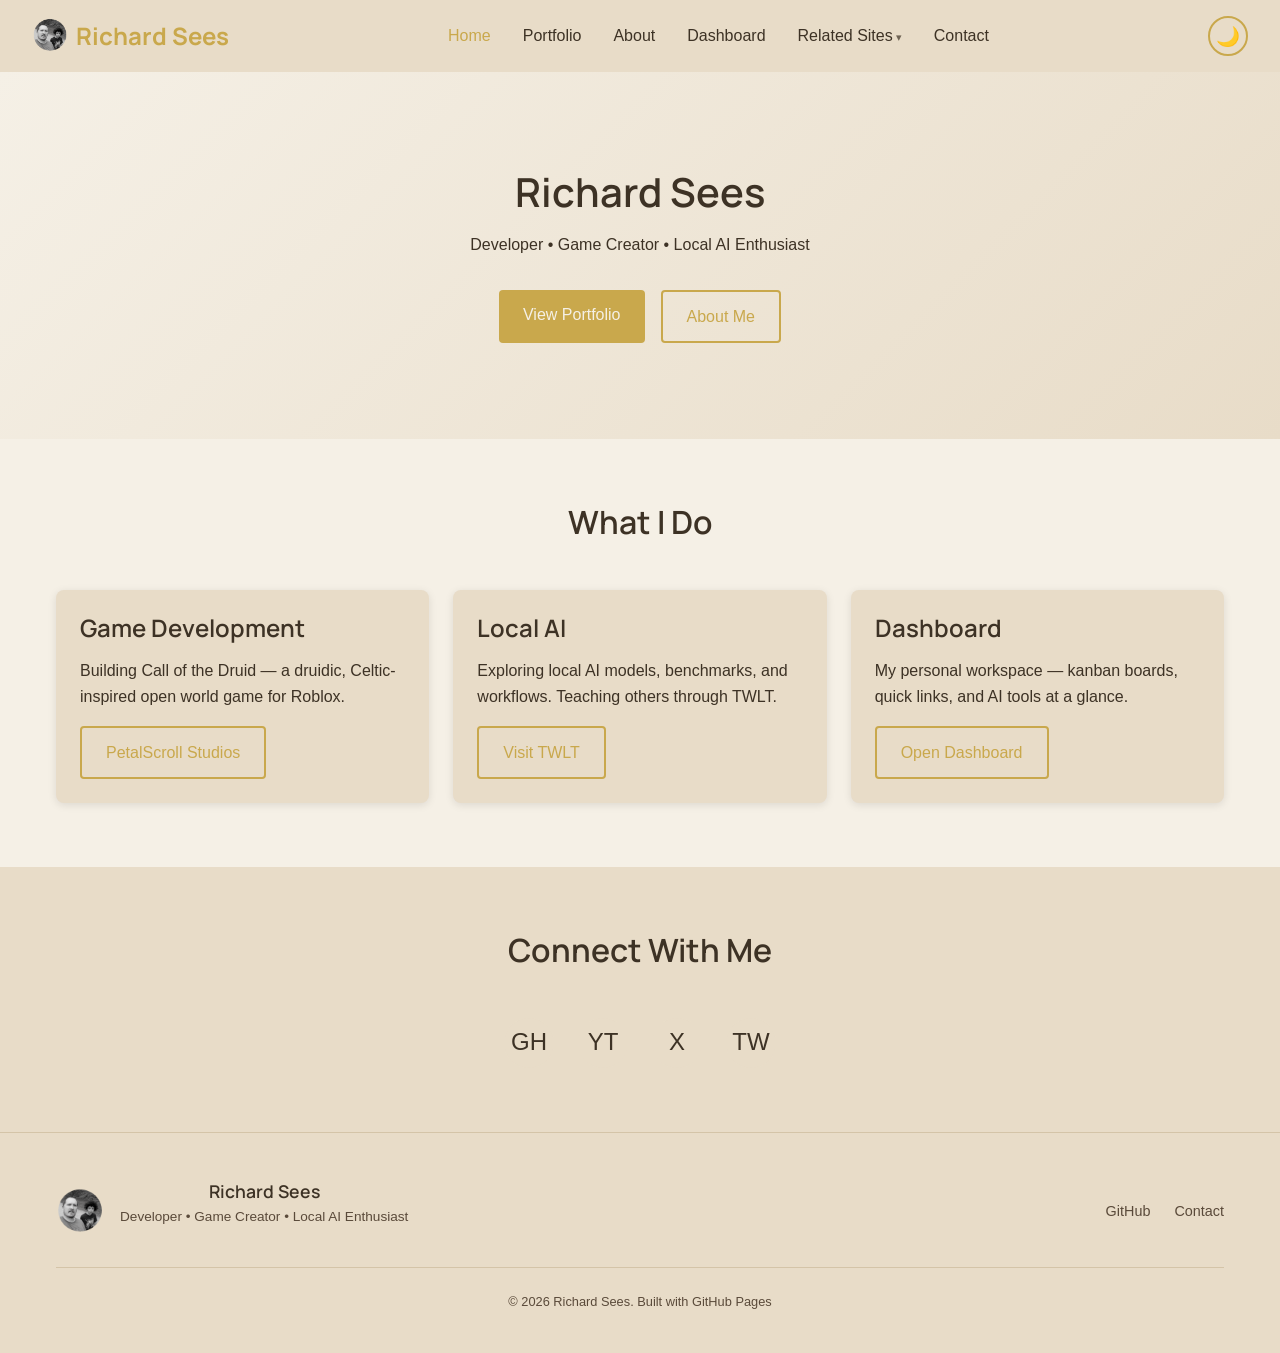
==== index.html @ 5d1503b6 "First iteration" ====
<!DOCTYPE html>
<html lang="en">
<head>
    <meta charset="UTF-8">
    <meta name="viewport" content="width=device-width, initial-scale=1.0">
    <meta name="description" content="Richard Sees — Developer, Game Creator, and Local AI Enthusiast. Explore portfolio, projects, and AI workflows.">
    <meta property="og:title" content="Richard Sees | Home">
    <meta property="og:description" content="Developer, Game Creator, and Local AI Enthusiast.">
    <meta property="og:type" content="website">
    <meta name="twitter:card" content="summary_large_image">
    <meta name="twitter:title" content="Richard Sees | Home">
    <meta name="twitter:description" content="Developer, Game Creator, and Local AI Enthusiast.">
    <title>Richard Sees | Home</title>
    <link rel="icon" type="image/x-icon" href="favicon.ico">
    <link rel="stylesheet" href="css/base.css">
    <link rel="stylesheet" href="css/themes.css">
    <link rel="stylesheet" href="css/components.css">
    <link rel="stylesheet" href="css/responsive.css">
    <link rel="stylesheet" href="css/dropdowns.css">
    <link rel="stylesheet" href="css/site.css">
</head>
<body>
    <header>
        <nav class="navbar">
            <a href="index.html" class="logo"><img src="Richard_Sees_emblem.png" alt="" class="nav-emblem"> Richard Sees</a>
            <button class="nav-toggle" aria-label="Toggle navigation">
                <span></span>
                <span></span>
                <span></span>
            </button>
            <ul class="nav-links">
                <li><a href="index.html" class="active">Home</a></li>
                <li><a href="portfolio.html">Portfolio</a></li>
                <li><a href="about.html">About</a></li>
                <li><a href="dashboard.html">Dashboard</a></li>
                <li class="nav-item">
                    <a>Related Sites</a>
                    <ul class="dropdown-menu">
                        <li><a href="https://petalscroll-studios.github.io/petalscroll-studios/index.html">PetalScroll Studios</a></li>
                        <li><a href="https://petalscroll-studios.github.io/twlt/index.html">TWLT (Today We Learn Together)</a></li>
                    </ul>
                </li>
                <li><a href="contact.html">Contact</a></li>
            </ul>
            <button class="theme-toggle" aria-label="Toggle theme">🌙</button>
        </nav>
    </header>

    <main>
        <section class="hero-featured">
            <div class="container">
                <h1>Richard Sees</h1>
                <p class="hero-subtitle">Developer • Game Creator • Local AI Enthusiast</p>
                <div class="hero-actions">
                    <a href="portfolio.html" class="btn btn-primary">View Portfolio</a>
                    <a href="about.html" class="btn btn-secondary">About Me</a>
                </div>
            </div>
        </section>

        <section class="section">
            <div class="container">
                <h2 class="section-title">What I Do</h2>
                <div class="grid-3">
                    <div class="card">
                        <h3>Game Development</h3>
                        <p>Building Call of the Druid — a druidic, Celtic-inspired open world game for Roblox.</p>
                        <a href="https://petalscroll-studios.github.io/petalscroll-studios/index.html" class="btn btn-secondary">PetalScroll Studios</a>
                    </div>
                    <div class="card">
                        <h3>Local AI</h3>
                        <p>Exploring local AI models, benchmarks, and workflows. Teaching others through TWLT.</p>
                        <a href="https://petalscroll-studios.github.io/twlt/index.html" class="btn btn-secondary">Visit TWLT</a>
                    </div>
                    <div class="card">
                        <h3>Dashboard</h3>
                        <p>My personal workspace — kanban boards, quick links, and AI tools at a glance.</p>
                        <a href="dashboard.html" class="btn btn-secondary">Open Dashboard</a>
                    </div>
                </div>
            </div>
        </section>

        <section class="section" style="background-color: var(--bg-secondary);">
            <div class="container">
                <h2 class="section-title">Connect With Me</h2>
                <div class="social-links">
                    <a href="#" aria-label="GitHub" title="GitHub">GH</a>
                    <a href="https://www.youtube.com/@TWLT-LocalAIEdition" target="_blank" rel="noopener" aria-label="YouTube" title="YouTube">YT</a>
                    <a href="https://x.com/richiesees" target="_blank" rel="noopener" aria-label="X" title="X">X</a>
                    <a href="https://www.twitch.tv/richiesees" target="_blank" rel="noopener" aria-label="Twitch" title="Twitch">TW</a>
                </div>
            </div>
        </section>
    </main>

    <footer class="site-footer">
        <div class="container">
            <div class="footer-content">
                <div class="footer-brand">
                    <img src="Richard_Sees_emblem.png" alt="Richard Sees emblem" class="footer-emblem">
                    <div class="footer-info">
                        <h3 class="footer-title">Richard Sees</h3>
                        <p class="footer-description">Developer • Game Creator • Local AI Enthusiast</p>
                    </div>
                </div>
                <div class="footer-links">
                    <a href="#">GitHub</a>
                    <a href="contact.html">Contact</a>
                </div>
            </div>
            <div class="footer-bottom">
                <p>&copy; 2026 Richard Sees. Built with GitHub Pages</p>
            </div>
        </div>
    </footer>

    <script src="js/theme.js"></script>
    <script src="js/nav.js"></script>
</body>
</html>
---- css/base.css ----
/* base.css */
*, *::before, *::after {
    box-sizing: border-box;
    margin: 0;
    padding: 0;
}

html {
    font-size: 16px;
    scroll-behavior: smooth;
}

body {
    font-family: 'Inter', -apple-system, BlinkMacSystemFont, 'Segoe UI', Roboto, sans-serif;
    line-height: 1.6;
    min-height: 100vh;
    display: flex;
    flex-direction: column;
    background-color: var(--bg-primary);
    color: var(--text-primary);
}

a {
    color: var(--accent-primary);
    text-decoration: none;
    transition: color 0.3s ease;
}

a:hover {
    color: var(--accent-secondary);
}

img {
    max-width: 100%;
    height: auto;
}

.container {
    width: 100%;
    max-width: 1200px;
    margin: 0 auto;
    padding: 0 1rem;
}

/* Typography */
h1, h2, h3, h4, h5, h6 {
    font-weight: 600;
    line-height: 1.2;
    margin-bottom: 1rem;
}

h1 { font-size: 2.5rem; }
h2 { font-size: 2rem; }
h3 { font-size: 1.5rem; }
h4 { font-size: 1.25rem; }

p {
    margin-bottom: 1rem;
}

/* Navigation */
.navbar {
    display: flex;
    justify-content: space-between;
    align-items: center;
    padding: 1rem 2rem;
    background-color: var(--bg-secondary);
    position: sticky;
    top: 0;
    z-index: 100;
}

.logo {
    font-size: 1.5rem;
    font-weight: 700;
    color: var(--accent-primary);
}

.nav-links {
    display: flex;
    list-style: none;
    gap: 2rem;
}

.nav-links a {
    color: var(--text-primary);
    font-weight: 500;
}

.nav-links a:hover,
.nav-links a.active {
    color: var(--accent-primary);
}

.nav-toggle {
    display: none;
    flex-direction: column;
    gap: 5px;
    background: none;
    border: none;
    cursor: pointer;
}

.nav-toggle span {
    width: 25px;
    height: 3px;
    background-color: var(--text-primary);
    transition: 0.3s;
}

.theme-toggle {
    background: none;
    border: 2px solid var(--accent-primary);
    border-radius: 50%;
    width: 40px;
    height: 40px;
    font-size: 1.2rem;
    cursor: pointer;
    transition: all 0.3s ease;
}

.theme-toggle:hover {
    background-color: var(--accent-primary);
    color: var(--bg-primary);
}

/* Hero Section */
.hero {
    padding: 4rem 2rem;
    text-align: center;
    background: linear-gradient(135deg, var(--bg-primary), var(--bg-secondary));
}

.hero h1 {
    margin-bottom: 1rem;
}

.hero p {
    font-size: 1.25rem;
    opacity: 0.9;
}

/* Footer */
footer {
    margin-top: auto;
    padding: 2rem;
    text-align: center;
    background-color: var(--bg-secondary);
}

/* Mobile Responsive */
@media (max-width: 768px) {
    .nav-toggle {
        display: flex;
    }
    
    .nav-links {
        position: fixed;
        top: 70px;
        left: 0;
        right: 0;
        background-color: var(--bg-secondary);
        flex-direction: column;
        align-items: center;
        padding: 2rem;
        gap: 1.5rem;
        transform: translateY(-100%);
        opacity: 0;
        visibility: hidden;
        transition: all 0.3s ease;
    }
    
    .nav-links.active {
        transform: translateY(0);
        opacity: 1;
        visibility: visible;
    }
    
    h1 { font-size: 2rem; }
    h2 { font-size: 1.5rem; }
}
---- css/themes.css ----
/* themes.css */
:root {
    /* Hybrid Scroll (default for light mode) */
    --bg-primary: #f5f0e6;
    --bg-secondary: #e8dcc8;
    --accent-primary: #c9a84c;
    --accent-secondary: #b8860b;
    --text-primary: #3d3225;
    --text-secondary: #5a4a3a;
    --border-color: #d4c4a8;
    --shadow-color: rgba(0, 0, 0, 0.1);
}

[data-theme="dark"] {
    /* Dark Fantasy */
    --bg-primary: #0f0f23;
    --bg-secondary: #1a1a2e;
    --accent-primary: #9b59b6;
    --accent-secondary: #8e44ad;
    --text-primary: #e0e0e0;
    --text-secondary: #b0b0b0;
    --border-color: #3a3a5c;
    --shadow-color: rgba(0, 0, 0, 0.3);
}

@media (prefers-color-scheme: dark) {
    :root:not([data-theme="light"]) {
        --bg-primary: #0f0f23;
        --bg-secondary: #1a1a2e;
        --accent-primary: #9b59b6;
        --accent-secondary: #8e44ad;
        --text-primary: #e0e0e0;
        --text-secondary: #b0b0b0;
        --border-color: #3a3a5c;
        --shadow-color: rgba(0, 0, 0, 0.3);
    }
}
---- css/components.css ----
/* components.css */
/* Cards */
.card {
    background-color: var(--bg-secondary);
    border-radius: 8px;
    padding: 1.5rem;
    box-shadow: 0 2px 8px var(--shadow-color);
    transition: transform 0.3s ease, box-shadow 0.3s ease;
}

.card:hover {
    transform: translateY(-4px);
    box-shadow: 0 4px 16px var(--shadow-color);
}

/* Sections */
.section {
    padding: 4rem 2rem;
}

.section-title {
    text-align: center;
    margin-bottom: 3rem;
}

/* Grid layouts */
.grid-2 {
    display: grid;
    grid-template-columns: repeat(auto-fit, minmax(300px, 1fr));
    gap: 2rem;
}

.grid-3 {
    display: grid;
    grid-template-columns: repeat(auto-fit, minmax(250px, 1fr));
    gap: 1.5rem;
}

/* Buttons */
.btn {
    display: inline-block;
    padding: 0.75rem 1.5rem;
    border-radius: 4px;
    font-weight: 500;
    text-align: center;
    transition: all 0.3s ease;
    cursor: pointer;
}

.btn-primary {
    background-color: var(--accent-primary);
    color: var(--bg-primary);
    border: none;
}

.btn-primary:hover {
    background-color: var(--accent-secondary);
    color: var(--bg-primary);
}

.btn-secondary {
    background-color: transparent;
    color: var(--accent-primary);
    border: 2px solid var(--accent-primary);
}

.btn-secondary:hover {
    background-color: var(--accent-primary);
    color: var(--bg-primary);
}

/* Hero variants */
.hero-featured {
    padding: 6rem 2rem;
    text-align: center;
    background: linear-gradient(135deg, var(--bg-primary) 0%, var(--bg-secondary) 100%);
    position: relative;
    overflow: hidden;
}

.hero-actions {
    display: flex;
    gap: 1rem;
    justify-content: center;
    margin-top: 2rem;
}

/* Featured game card */
.featured-game {
    display: grid;
    grid-template-columns: 1fr 1fr;
    gap: 3rem;
    align-items: center;
    padding: 3rem;
}

@media (max-width: 768px) {
    .featured-game {
        grid-template-columns: 1fr;
        text-align: center;
    }
}

/* Stats */
.stats {
    display: flex;
    justify-content: center;
    gap: 3rem;
    flex-wrap: wrap;
    padding: 2rem;
}

.stat {
    text-align: center;
}

.stat-number {
    font-size: 2.5rem;
    font-weight: 700;
    color: var(--accent-primary);
}

.stat-label {
    font-size: 0.9rem;
    color: var(--text-secondary);
    text-transform: uppercase;
    letter-spacing: 1px;
}

/* Social links */
.social-links {
    display: flex;
    justify-content: center;
    gap: 1.5rem;
    margin-top: 2rem;
}

.social-links a {
    display: flex;
    align-items: center;
    justify-content: center;
    width: 50px;
    height: 50px;
    border-radius: 50%;
    background-color: var(--bg-secondary);
    color: var(--text-primary);
    font-size: 1.5rem;
    transition: all 0.3s ease;
}

.social-links a:hover {
    background-color: var(--accent-primary);
    color: var(--bg-primary);
    transform: scale(1.1);
}

/* Footer */
.site-footer {
    margin-top: auto;
    padding: 3rem 0 1.5rem;
    border-top: 1px solid var(--border-color);
    background-color: var(--bg-secondary);
}

.footer-content {
    display: flex;
    justify-content: space-between;
    align-items: center;
    flex-wrap: wrap;
    gap: 2rem;
    margin-bottom: 1.5rem;
}

.footer-brand {
    display: flex;
    align-items: center;
    gap: 1rem;
}

.footer-emblem {
    width: 48px;
    height: 48px;
    border-radius: 50%;
    object-fit: cover;
}

.footer-title {
    font-size: 1.1rem;
    margin-bottom: 0.25rem;
}

.footer-description {
    font-size: 0.85rem;
    color: var(--text-secondary);
}

.footer-links {
    display: flex;
    gap: 1.5rem;
}

.footer-links a {
    color: var(--text-secondary);
    font-size: 0.9rem;
}

.footer-links a:hover {
    color: var(--accent-primary);
}

.footer-bottom {
    text-align: center;
    padding-top: 1.5rem;
    border-top: 1px solid var(--border-color);
    font-size: 0.8rem;
    color: var(--text-secondary);
}

@media (max-width: 768px) {
    .footer-content {
        flex-direction: column;
        text-align: center;
    }
    .footer-brand {
        flex-direction: column;
    }
}

/* Dashboard (Richard Sees only) */
.dashboard-layout {
    display: flex;
    height: calc(100vh - 60px);
    overflow: hidden;
}

.dashboard-sidebar {
    width: 220px;
    background: #0d0d1a;
    border-right: 1px solid #2a2a3e;
    display: flex;
    flex-direction: column;
    font-family: 'JetBrains Mono', 'Fira Code', monospace;
    font-size: 0.8rem;
    flex-shrink: 0;
    overflow-y: auto;
}

.sidebar-header {
    padding: 1rem;
    border-bottom: 1px solid #2a2a3e;
    text-align: center;
    font-weight: 700;
    color: #7c8a9e;
    text-transform: uppercase;
    letter-spacing: 2px;
    font-size: 0.7rem;
}

.sidebar-nav {
    flex: 1;
    padding: 0.5rem 0;
}

.sidebar-item {
    display: flex;
    align-items: center;
    gap: 0.75rem;
    padding: 0.65rem 1rem;
    color: #8892a4;
    cursor: pointer;
    transition: all 0.15s ease;
    border-left: 3px solid transparent;
    text-decoration: none;
    position: relative;
}

.sidebar-item:hover {
    background: #141428;
    color: #c0c8d8;
}

.sidebar-item.active {
    background: #141428;
    color: #e8ecf4;
    border-left-color: #5a9cf8;
}

.sidebar-item .icon {
    width: 20px;
    text-align: center;
    font-size: 0.95rem;
}

.sidebar-item .label {
    flex: 1;
    white-space: nowrap;
    overflow: hidden;
    text-overflow: ellipsis;
}

.sidebar-item .remove-btn {
    display: none;
    background: none;
    border: none;
    color: #e74c3c;
    cursor: pointer;
    font-size: 0.85rem;
    padding: 0 0.25rem;
}

.sidebar-item:hover .remove-btn {
    display: block;
}

.sidebar-item:hover .external-icon {
    display: inline;
}

.sidebar-item .external-icon {
    display: none;
    font-size: 0.65rem;
    color: #5a6478;
}

.sidebar-divider {
    height: 1px;
    background: #2a2a3e;
    margin: 0.5rem 1rem;
}

.sidebar-footer {
    padding: 0.75rem 1rem;
    border-top: 1px solid #2a2a3e;
}

.sidebar-add-btn {
    display: flex;
    align-items: center;
    gap: 0.5rem;
    width: 100%;
    padding: 0.5rem 0.75rem;
    background: none;
    border: 1px dashed #3a3a50;
    border-radius: 4px;
    color: #6a7488;
    cursor: pointer;
    font-family: inherit;
    font-size: 0.75rem;
    transition: all 0.15s ease;
}

.sidebar-add-btn:hover {
    border-color: #5a9cf8;
    color: #5a9cf8;
}

.dashboard-main {
    flex: 1;
    overflow-y: auto;
    background: var(--bg-primary);
    height: calc(100vh - 60px);
}

.dashboard-panel {
    display: none;
    padding: 1.5rem;
    min-height: 100%;
}

.dashboard-panel.active {
    display: flex;
    flex-direction: column;
}

.calendar-panel {
    align-items: stretch;
}

.calendar-panel iframe {
    border: 1px solid #2a2a3e;
    border-radius: 4px;
    width: 100%;
    flex: 1;
    min-height: 500px;
}

.kanban-panel {
    overflow-y: auto;
}

.kanban-panel .kanban-board {
    display: grid;
    grid-template-columns: repeat(3, 1fr);
    gap: 1rem;
}

.kanban-panel .kanban-column {
    background: var(--bg-secondary);
    padding: 1rem;
    border-radius: 4px;
    border: 1px solid #2a2a3e;
    min-height: 300px;
    overflow-y: auto;
}

.links-panel {
    overflow-y: auto;
}

.links-panel .links-grid {
    display: grid;
    grid-template-columns: repeat(auto-fill, minmax(180px, 1fr));
    gap: 1rem;
}

.links-panel .link-card {
    display: flex;
    align-items: center;
    gap: 0.75rem;
    padding: 1rem;
    background: var(--bg-secondary);
    border: 1px solid #2a2a3e;
    border-radius: 4px;
    text-decoration: none;
    color: var(--text-primary);
    transition: all 0.15s ease;
}

.links-panel .link-card:hover {
    border-color: #5a9cf8;
    transform: translateY(-2px);
}

.external-panel {
    align-items: center;
    justify-content: center;
    text-align: center;
}

.external-panel .external-icon-large {
    font-size: 3rem;
    margin-bottom: 1rem;
}

.external-panel h2 {
    margin-bottom: 0.5rem;
}

.external-panel p {
    color: var(--text-secondary);
    margin-bottom: 1.5rem;
    max-width: 400px;
}

.sidebar-editor-overlay {
    display: none;
    position: fixed;
    top: 0; left: 0; right: 0; bottom: 0;
    background: rgba(0,0,0,0.7);
    z-index: 1000;
    justify-content: center;
    align-items: center;
}

.sidebar-editor-overlay.visible {
    display: flex;
}

.sidebar-editor {
    background: #0d0d1a;
    border: 1px solid #2a2a3e;
    padding: 1.5rem;
    border-radius: 8px;
    max-width: 450px;
    width: 90%;
    max-height: 80vh;
    overflow-y: auto;
    font-family: 'JetBrains Mono', monospace;
    font-size: 0.8rem;
    color: #c0c8d8;
}

.sidebar-editor h3 {
    margin-bottom: 1rem;
    color: #e8ecf4;
}

.sidebar-editor-row {
    display: flex;
    gap: 0.5rem;
    margin-bottom: 0.5rem;
    align-items: center;
}

.sidebar-editor-row input {
    padding: 0.4rem;
    border: 1px solid #3a3a50;
    border-radius: 4px;
    background: #141428;
    color: #c0c8d8;
    font-family: inherit;
    font-size: 0.8rem;
}

.sidebar-editor-row input:focus {
    outline: none;
    border-color: #5a9cf8;
}

.sidebar-editor-row .icon-input {
    width: 40px;
    text-align: center;
}

.sidebar-editor-row .remove-link-btn {
    padding: 0.4rem 0.6rem;
    background: #e74c3c;
    color: white;
    border: none;
    border-radius: 4px;
    cursor: pointer;
    font-size: 0.75rem;
}

.sidebar-editor-btns {
    display: flex;
    gap: 0.5rem;
    margin-top: 1rem;
}

.sidebar-editor-btns button {
    flex: 1;
    padding: 0.5rem;
    border: none;
    border-radius: 4px;
    cursor: pointer;
    font-family: inherit;
    font-size: 0.8rem;
}

.sidebar-editor-btns .save-btn {
    background: #5a9cf8;
    color: #0d0d1a;
}

.sidebar-editor-btns .cancel-btn {
    background: #2a2a3e;
    color: #c0c8d8;
}

.sidebar-editor-btns .reset-btn {
    background: #3a3a50;
    color: #8892a4;
}

.sidebar-editor-btns .add-btn {
    background: #1a6b3a;
    color: #c0c8d8;
}

@media (max-width: 768px) {
    .dashboard-sidebar {
        width: 60px;
    }
    .sidebar-header {
        display: none;
    }
    .sidebar-item .label {
        display: none;
    }
    .sidebar-item {
        justify-content: center;
        padding: 0.75rem;
    }
    .sidebar-item .remove-btn {
        display: none !important;
    }
    .sidebar-add-btn span {
        display: none;
    }
    .sidebar-add-btn {
        justify-content: center;
    }
    .kanban-panel .kanban-board {
        grid-template-columns: 1fr;
    }
}
---- css/responsive.css ----
/* responsive.css */

/* Tablet */
@media (max-width: 992px) {
    .featured-game {
        grid-template-columns: 1fr;
        text-align: center;
    }
    
    .stats {
        gap: 2rem;
    }
    
    .game-info {
        grid-template-columns: 1fr;
    }
}

/* Mobile */
@media (max-width: 768px) {
    h1 { font-size: 2rem; }
    h2 { font-size: 1.5rem; }
    
    .section {
        padding: 3rem 1rem;
    }
    
    .hero-featured {
        padding: 4rem 1rem;
    }
    
    .grid-2, .grid-3 {
        grid-template-columns: 1fr;
    }
}

/* Small Mobile */
@media (max-width: 480px) {
    .navbar {
        padding: 1rem;
    }
    
    .logo {
        font-size: 1.25rem;
    }
    
    .btn {
        padding: 0.5rem 1rem;
        font-size: 0.9rem;
    }
    
    .hero h1 {
        font-size: 1.75rem;
    }
    
    .hero p {
        font-size: 1rem;
    }
    
    .social-links a {
        width: 40px;
        height: 40px;
        font-size: 1.2rem;
    }
    
    .featured-game {
        padding: 1.5rem;
    }
}
---- css/dropdowns.css ----
/* dropdowns.css - Navigation dropdown styles */

/* Dropdown container */
.nav-item {
    position: relative;
}

/* Dropdown toggle - items with dropdowns */
.nav-item > a::after {
    content: ' ▾';
    font-size: 0.7em;
    opacity: 0.7;
}

/* Dropdown menu */
.dropdown-menu {
    display: none;
    position: absolute;
    top: 100%;
    left: 0;
    min-width: 200px;
    background: var(--bg-secondary);
    border-radius: 4px;
    box-shadow: 0 4px 16px var(--shadow-color);
    z-index: 1000;
    list-style: none;
    padding: 0.5rem 0;
    margin: 0;
}

/* Show dropdown on hover/focus */
.nav-item:hover > .dropdown-menu,
.nav-item:focus-within > .dropdown-menu {
    display: block;
}

/* Dropdown items */
.dropdown-menu li a {
    display: block;
    padding: 0.75rem 1.5rem;
    color: var(--text-primary);
    text-decoration: none;
    transition: background 0.2s ease;
}

.dropdown-menu li a:hover {
    background: var(--bg-primary);
    color: var(--accent-primary);
}

/* Mobile adjustments */
@media (max-width: 768px) {
    .dropdown-menu {
        position: static;
        box-shadow: none;
        background: var(--bg-primary);
        padding-left: 1rem;
    }

    .nav-item > a::after {
        content: ' +';
    }

    .nav-item.open > a::after {
        content: ' −';
    }

    .nav-item.open > .dropdown-menu {
        display: block;
    }
}
---- css/site.css ----
/* site.css — Richard Sees specific */
@import url('https://fonts.googleapis.com/css2?family=Manrope:wght@400;500;600;700&display=swap');

h1, h2, h3, h4, h5, h6 {
    font-family: 'Manrope', sans-serif;
}

.logo {
    font-family: 'Manrope', sans-serif;
}

/* Nav emblem styling */
.logo {
    display: flex;
    align-items: center;
    gap: 0.5rem;
}

.nav-emblem {
    width: 36px;
    height: 36px;
    border-radius: 50%;
    object-fit: cover;
}
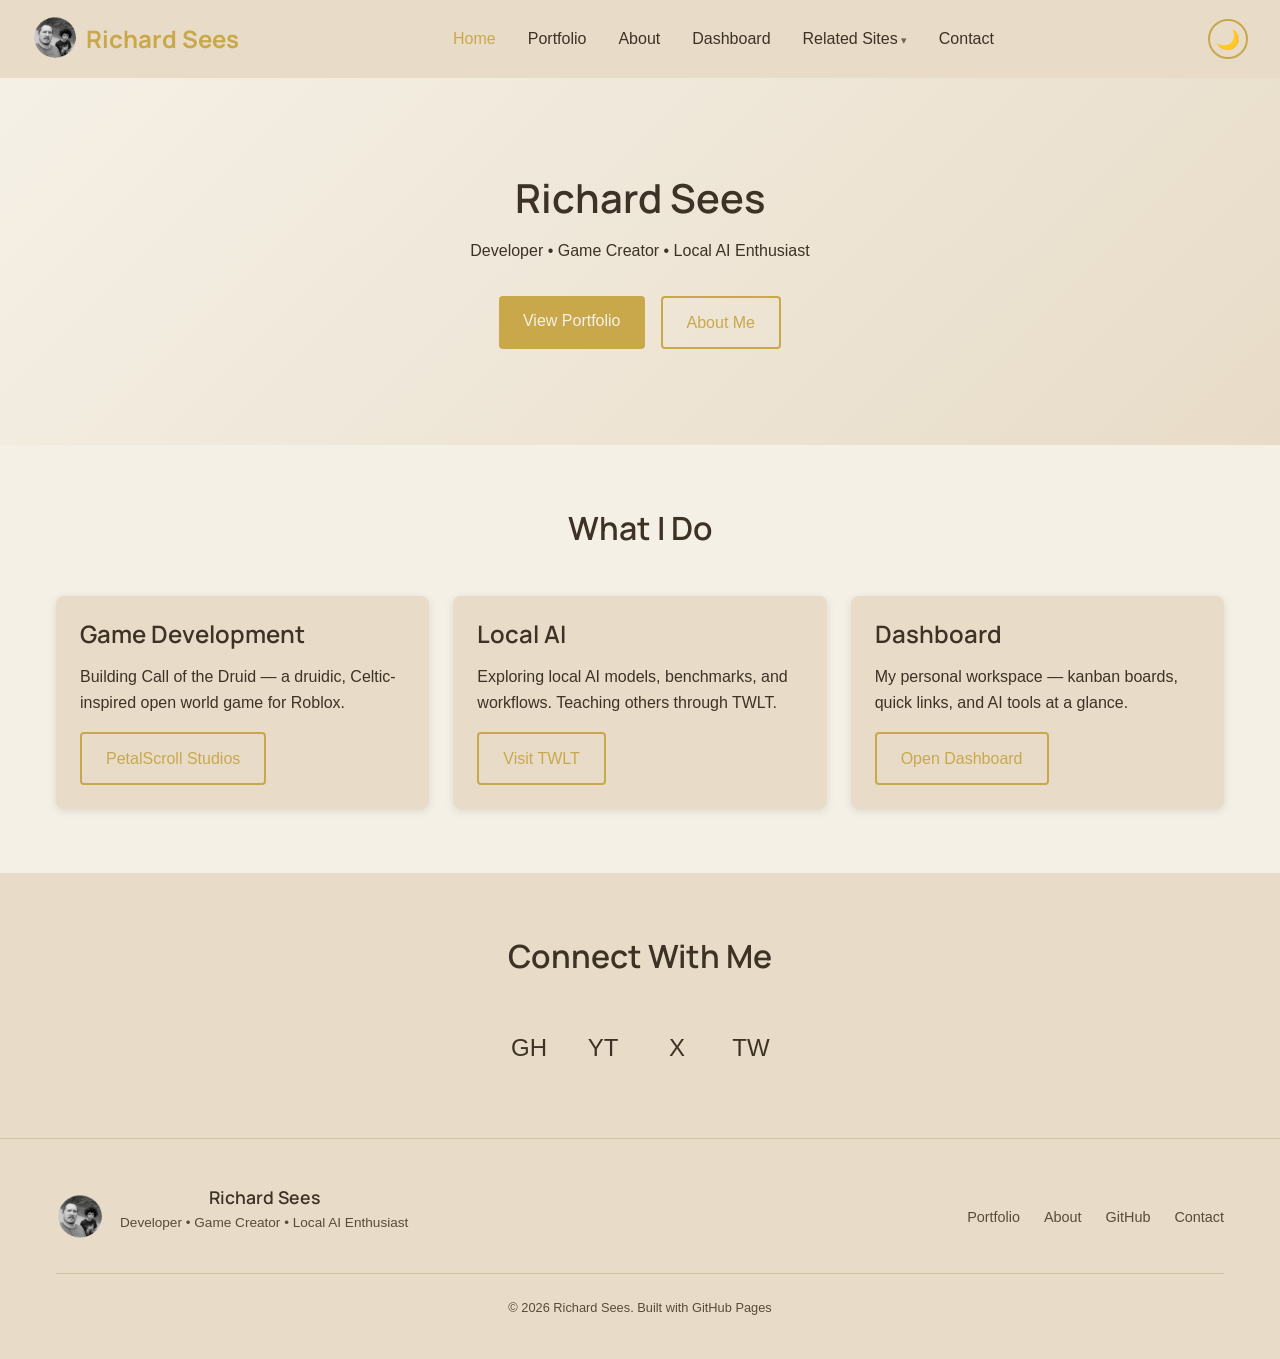
==== commit 5c7749e6: "Clean public dashboard references and update site polish" ====
--- a/index.html
+++ b/index.html
@@ -7,6 +7,7 @@
     <meta property="og:title" content="Richard Sees | Home">
     <meta property="og:description" content="Developer, Game Creator, and Local AI Enthusiast.">
     <meta property="og:type" content="website">
+    <meta property="og:image" content="https://richard-sees.github.io/mainsite/Richard_Sees_emblem.png">
     <meta name="twitter:card" content="summary_large_image">
     <meta name="twitter:title" content="Richard Sees | Home">
     <meta name="twitter:description" content="Developer, Game Creator, and Local AI Enthusiast.">
@@ -36,8 +37,8 @@
                 <li class="nav-item">
                     <a>Related Sites</a>
                     <ul class="dropdown-menu">
-                        <li><a href="https://petalscroll-studios.github.io/petalscroll-studios/index.html">PetalScroll Studios</a></li>
-                        <li><a href="https://petalscroll-studios.github.io/twlt/index.html">TWLT (Today We Learn Together)</a></li>
+                        <li><a href="https://petalscroll-studios.github.io/mainsite/index.html">PetalScroll Studios</a></li>
+                        <li><a href="https://twlt-today-we-learn-together.github.io/mainsite/index.html">TWLT (Today We Learn Together)</a></li>
                     </ul>
                 </li>
                 <li><a href="contact.html">Contact</a></li>
@@ -65,12 +66,12 @@
                     <div class="card">
                         <h3>Game Development</h3>
                         <p>Building Call of the Druid — a druidic, Celtic-inspired open world game for Roblox.</p>
-                        <a href="https://petalscroll-studios.github.io/petalscroll-studios/index.html" class="btn btn-secondary">PetalScroll Studios</a>
+                        <a href="https://petalscroll-studios.github.io/mainsite/index.html" class="btn btn-secondary">PetalScroll Studios</a>
                     </div>
                     <div class="card">
                         <h3>Local AI</h3>
                         <p>Exploring local AI models, benchmarks, and workflows. Teaching others through TWLT.</p>
-                        <a href="https://petalscroll-studios.github.io/twlt/index.html" class="btn btn-secondary">Visit TWLT</a>
+                        <a href="https://twlt-today-we-learn-together.github.io/mainsite/index.html" class="btn btn-secondary">Visit TWLT</a>
                     </div>
                     <div class="card">
                         <h3>Dashboard</h3>
@@ -85,7 +86,7 @@
             <div class="container">
                 <h2 class="section-title">Connect With Me</h2>
                 <div class="social-links">
-                    <a href="#" aria-label="GitHub" title="GitHub">GH</a>
+                    <a href="https://github.com/richard-sees" aria-label="GitHub" title="GitHub">GH</a>
                     <a href="https://www.youtube.com/@TWLT-LocalAIEdition" target="_blank" rel="noopener" aria-label="YouTube" title="YouTube">YT</a>
                     <a href="https://x.com/richiesees" target="_blank" rel="noopener" aria-label="X" title="X">X</a>
                     <a href="https://www.twitch.tv/richiesees" target="_blank" rel="noopener" aria-label="Twitch" title="Twitch">TW</a>
@@ -105,7 +106,9 @@
                     </div>
                 </div>
                 <div class="footer-links">
-                    <a href="#">GitHub</a>
+                    <a href="portfolio.html">Portfolio</a>
+                    <a href="about.html">About</a>
+                    <a href="https://github.com/richard-sees">GitHub</a>
                     <a href="contact.html">Contact</a>
                 </div>
             </div>
--- a/css/base.css
+++ b/css/base.css
@@ -179,3 +179,11 @@
     h1 { font-size: 2rem; }
     h2 { font-size: 1.5rem; }
 }
+
+/* Keyboard focus visibility (2026-07-09 polish pass — this file is
+   shared: keep byte-identical across all three sites) */
+a:focus-visible,
+button:focus-visible {
+    outline: 2px solid currentColor;
+    outline-offset: 2px;
+}
--- a/css/components.css
+++ b/css/components.css
@@ -78,6 +78,31 @@
     overflow: hidden;
 }
 
+.hero-brand-media {
+    display: block;
+    height: auto;
+    object-fit: contain;
+    margin: 0 auto 2rem;
+}
+
+.hero-brand-media--wide {
+    width: 100%;
+    max-width: 840px;
+    border-radius: 8px;
+    background-color: var(--bg-secondary);
+    box-shadow: 0 4px 16px var(--shadow-color);
+}
+
+.hero-brand-media--emblem {
+    width: min(100%, 390px);
+    max-width: 390px;
+    padding: 1rem;
+    border: 1px solid var(--border-color);
+    border-radius: 8px;
+    background-color: var(--bg-secondary);
+    box-shadow: 0 4px 16px var(--shadow-color);
+}
+
 .hero-actions {
     display: flex;
     gap: 1rem;
@@ -95,6 +120,10 @@
 }
 
 @media (max-width: 768px) {
+    .hero-brand-media--emblem {
+        padding: 0.75rem;
+    }
+
     .featured-game {
         grid-template-columns: 1fr;
         text-align: center;
@@ -225,363 +254,3 @@
         flex-direction: column;
     }
 }
-
-/* Dashboard (Richard Sees only) */
-.dashboard-layout {
-    display: flex;
-    height: calc(100vh - 60px);
-    overflow: hidden;
-}
-
-.dashboard-sidebar {
-    width: 220px;
-    background: #0d0d1a;
-    border-right: 1px solid #2a2a3e;
-    display: flex;
-    flex-direction: column;
-    font-family: 'JetBrains Mono', 'Fira Code', monospace;
-    font-size: 0.8rem;
-    flex-shrink: 0;
-    overflow-y: auto;
-}
-
-.sidebar-header {
-    padding: 1rem;
-    border-bottom: 1px solid #2a2a3e;
-    text-align: center;
-    font-weight: 700;
-    color: #7c8a9e;
-    text-transform: uppercase;
-    letter-spacing: 2px;
-    font-size: 0.7rem;
-}
-
-.sidebar-nav {
-    flex: 1;
-    padding: 0.5rem 0;
-}
-
-.sidebar-item {
-    display: flex;
-    align-items: center;
-    gap: 0.75rem;
-    padding: 0.65rem 1rem;
-    color: #8892a4;
-    cursor: pointer;
-    transition: all 0.15s ease;
-    border-left: 3px solid transparent;
-    text-decoration: none;
-    position: relative;
-}
-
-.sidebar-item:hover {
-    background: #141428;
-    color: #c0c8d8;
-}
-
-.sidebar-item.active {
-    background: #141428;
-    color: #e8ecf4;
-    border-left-color: #5a9cf8;
-}
-
-.sidebar-item .icon {
-    width: 20px;
-    text-align: center;
-    font-size: 0.95rem;
-}
-
-.sidebar-item .label {
-    flex: 1;
-    white-space: nowrap;
-    overflow: hidden;
-    text-overflow: ellipsis;
-}
-
-.sidebar-item .remove-btn {
-    display: none;
-    background: none;
-    border: none;
-    color: #e74c3c;
-    cursor: pointer;
-    font-size: 0.85rem;
-    padding: 0 0.25rem;
-}
-
-.sidebar-item:hover .remove-btn {
-    display: block;
-}
-
-.sidebar-item:hover .external-icon {
-    display: inline;
-}
-
-.sidebar-item .external-icon {
-    display: none;
-    font-size: 0.65rem;
-    color: #5a6478;
-}
-
-.sidebar-divider {
-    height: 1px;
-    background: #2a2a3e;
-    margin: 0.5rem 1rem;
-}
-
-.sidebar-footer {
-    padding: 0.75rem 1rem;
-    border-top: 1px solid #2a2a3e;
-}
-
-.sidebar-add-btn {
-    display: flex;
-    align-items: center;
-    gap: 0.5rem;
-    width: 100%;
-    padding: 0.5rem 0.75rem;
-    background: none;
-    border: 1px dashed #3a3a50;
-    border-radius: 4px;
-    color: #6a7488;
-    cursor: pointer;
-    font-family: inherit;
-    font-size: 0.75rem;
-    transition: all 0.15s ease;
-}
-
-.sidebar-add-btn:hover {
-    border-color: #5a9cf8;
-    color: #5a9cf8;
-}
-
-.dashboard-main {
-    flex: 1;
-    overflow-y: auto;
-    background: var(--bg-primary);
-    height: calc(100vh - 60px);
-}
-
-.dashboard-panel {
-    display: none;
-    padding: 1.5rem;
-    min-height: 100%;
-}
-
-.dashboard-panel.active {
-    display: flex;
-    flex-direction: column;
-}
-
-.calendar-panel {
-    align-items: stretch;
-}
-
-.calendar-panel iframe {
-    border: 1px solid #2a2a3e;
-    border-radius: 4px;
-    width: 100%;
-    flex: 1;
-    min-height: 500px;
-}
-
-.kanban-panel {
-    overflow-y: auto;
-}
-
-.kanban-panel .kanban-board {
-    display: grid;
-    grid-template-columns: repeat(3, 1fr);
-    gap: 1rem;
-}
-
-.kanban-panel .kanban-column {
-    background: var(--bg-secondary);
-    padding: 1rem;
-    border-radius: 4px;
-    border: 1px solid #2a2a3e;
-    min-height: 300px;
-    overflow-y: auto;
-}
-
-.links-panel {
-    overflow-y: auto;
-}
-
-.links-panel .links-grid {
-    display: grid;
-    grid-template-columns: repeat(auto-fill, minmax(180px, 1fr));
-    gap: 1rem;
-}
-
-.links-panel .link-card {
-    display: flex;
-    align-items: center;
-    gap: 0.75rem;
-    padding: 1rem;
-    background: var(--bg-secondary);
-    border: 1px solid #2a2a3e;
-    border-radius: 4px;
-    text-decoration: none;
-    color: var(--text-primary);
-    transition: all 0.15s ease;
-}
-
-.links-panel .link-card:hover {
-    border-color: #5a9cf8;
-    transform: translateY(-2px);
-}
-
-.external-panel {
-    align-items: center;
-    justify-content: center;
-    text-align: center;
-}
-
-.external-panel .external-icon-large {
-    font-size: 3rem;
-    margin-bottom: 1rem;
-}
-
-.external-panel h2 {
-    margin-bottom: 0.5rem;
-}
-
-.external-panel p {
-    color: var(--text-secondary);
-    margin-bottom: 1.5rem;
-    max-width: 400px;
-}
-
-.sidebar-editor-overlay {
-    display: none;
-    position: fixed;
-    top: 0; left: 0; right: 0; bottom: 0;
-    background: rgba(0,0,0,0.7);
-    z-index: 1000;
-    justify-content: center;
-    align-items: center;
-}
-
-.sidebar-editor-overlay.visible {
-    display: flex;
-}
-
-.sidebar-editor {
-    background: #0d0d1a;
-    border: 1px solid #2a2a3e;
-    padding: 1.5rem;
-    border-radius: 8px;
-    max-width: 450px;
-    width: 90%;
-    max-height: 80vh;
-    overflow-y: auto;
-    font-family: 'JetBrains Mono', monospace;
-    font-size: 0.8rem;
-    color: #c0c8d8;
-}
-
-.sidebar-editor h3 {
-    margin-bottom: 1rem;
-    color: #e8ecf4;
-}
-
-.sidebar-editor-row {
-    display: flex;
-    gap: 0.5rem;
-    margin-bottom: 0.5rem;
-    align-items: center;
-}
-
-.sidebar-editor-row input {
-    padding: 0.4rem;
-    border: 1px solid #3a3a50;
-    border-radius: 4px;
-    background: #141428;
-    color: #c0c8d8;
-    font-family: inherit;
-    font-size: 0.8rem;
-}
-
-.sidebar-editor-row input:focus {
-    outline: none;
-    border-color: #5a9cf8;
-}
-
-.sidebar-editor-row .icon-input {
-    width: 40px;
-    text-align: center;
-}
-
-.sidebar-editor-row .remove-link-btn {
-    padding: 0.4rem 0.6rem;
-    background: #e74c3c;
-    color: white;
-    border: none;
-    border-radius: 4px;
-    cursor: pointer;
-    font-size: 0.75rem;
-}
-
-.sidebar-editor-btns {
-    display: flex;
-    gap: 0.5rem;
-    margin-top: 1rem;
-}
-
-.sidebar-editor-btns button {
-    flex: 1;
-    padding: 0.5rem;
-    border: none;
-    border-radius: 4px;
-    cursor: pointer;
-    font-family: inherit;
-    font-size: 0.8rem;
-}
-
-.sidebar-editor-btns .save-btn {
-    background: #5a9cf8;
-    color: #0d0d1a;
-}
-
-.sidebar-editor-btns .cancel-btn {
-    background: #2a2a3e;
-    color: #c0c8d8;
-}
-
-.sidebar-editor-btns .reset-btn {
-    background: #3a3a50;
-    color: #8892a4;
-}
-
-.sidebar-editor-btns .add-btn {
-    background: #1a6b3a;
-    color: #c0c8d8;
-}
-
-@media (max-width: 768px) {
-    .dashboard-sidebar {
-        width: 60px;
-    }
-    .sidebar-header {
-        display: none;
-    }
-    .sidebar-item .label {
-        display: none;
-    }
-    .sidebar-item {
-        justify-content: center;
-        padding: 0.75rem;
-    }
-    .sidebar-item .remove-btn {
-        display: none !important;
-    }
-    .sidebar-add-btn span {
-        display: none;
-    }
-    .sidebar-add-btn {
-        justify-content: center;
-    }
-    .kanban-panel .kanban-board {
-        grid-template-columns: 1fr;
-    }
-}
--- a/css/site.css
+++ b/css/site.css
@@ -17,8 +17,10 @@
 }
 
 .nav-emblem {
-    width: 36px;
-    height: 36px;
+    /* 46px (was 36px) so the emblem is recognizable at a glance;
+       the photo is circular artwork, so the circle crop suits it. */
+    width: 46px;
+    height: 46px;
     border-radius: 50%;
     object-fit: cover;
 }
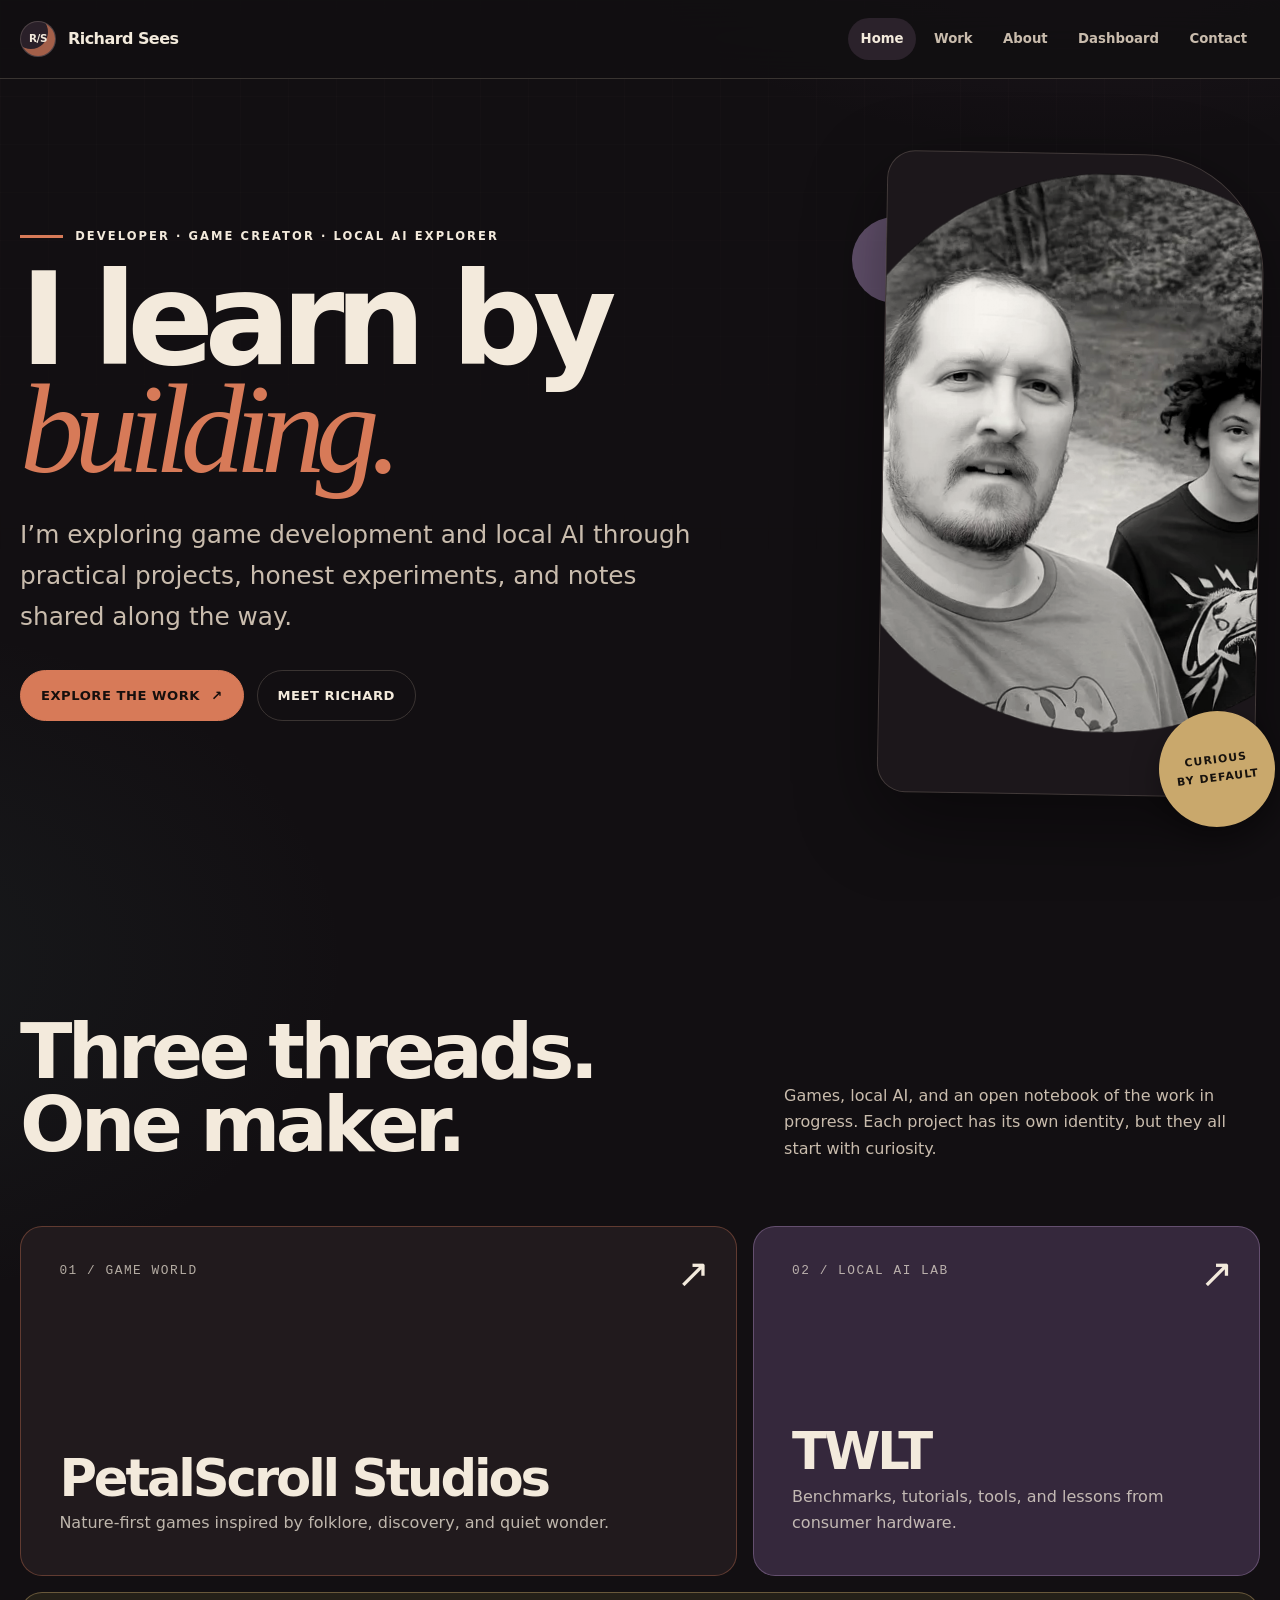
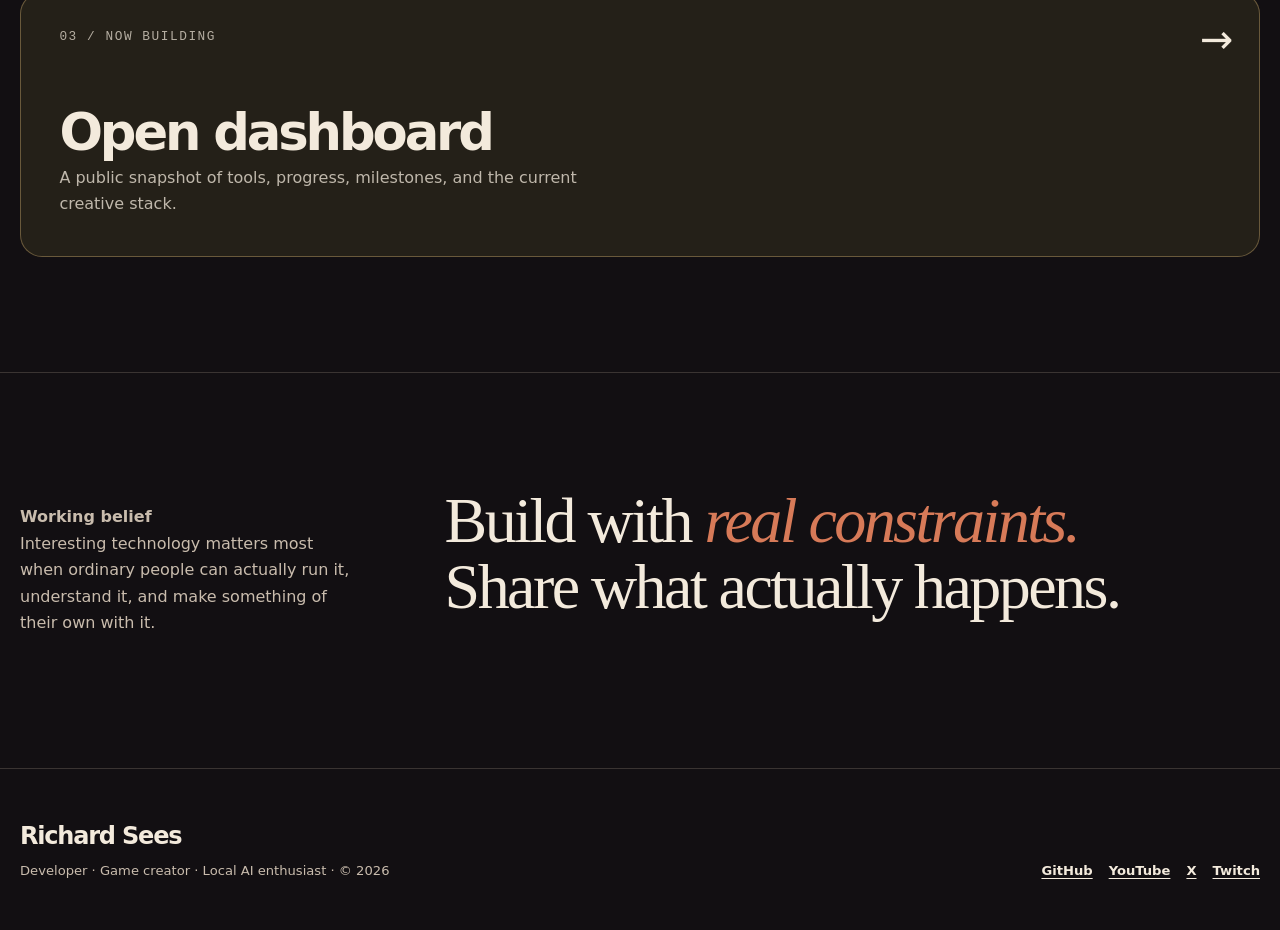
==== commit 0f4f90af: "Finalize website redesign" ====
--- a/index.html
+++ b/index.html
@@ -1,124 +1,81 @@
-<!DOCTYPE html>
+<!doctype html>
 <html lang="en">
 <head>
-    <meta charset="UTF-8">
-    <meta name="viewport" content="width=device-width, initial-scale=1.0">
-    <meta name="description" content="Richard Sees — Developer, Game Creator, and Local AI Enthusiast. Explore portfolio, projects, and AI workflows.">
-    <meta property="og:title" content="Richard Sees | Home">
-    <meta property="og:description" content="Developer, Game Creator, and Local AI Enthusiast.">
+    <meta charset="utf-8"><meta name="viewport" content="width=device-width, initial-scale=1">
+    <meta name="description" content="Richard Sees — developer, game creator, and local AI enthusiast building practical, imaginative things.">
+    <!-- SOCIAL-METADATA:START -->
+    <link rel="canonical" href="https://richard-sees.github.io/mainsite/">
+    <meta property="og:title" content="Richard Sees — Developer, Game Creator & Local AI Enthusiast">
+    <meta property="og:description" content="Richard Sees — developer, game creator, and local AI enthusiast building practical, imaginative things.">
     <meta property="og:type" content="website">
-    <meta property="og:image" content="https://richard-sees.github.io/mainsite/Richard_Sees_emblem.png">
+    <meta property="og:url" content="https://richard-sees.github.io/mainsite/">
+    <meta property="og:image" content="https://richard-sees.github.io/mainsite/assets/share-card.webp">
+    <meta property="og:image:width" content="1200">
+    <meta property="og:image:height" content="630">
+    <meta property="og:image:alt" content="Richard Sees — developer, game creator, and local AI enthusiast">
     <meta name="twitter:card" content="summary_large_image">
-    <meta name="twitter:title" content="Richard Sees | Home">
-    <meta name="twitter:description" content="Developer, Game Creator, and Local AI Enthusiast.">
-    <title>Richard Sees | Home</title>
-    <link rel="icon" type="image/x-icon" href="favicon.ico">
-    <link rel="stylesheet" href="css/base.css">
-    <link rel="stylesheet" href="css/themes.css">
-    <link rel="stylesheet" href="css/components.css">
-    <link rel="stylesheet" href="css/responsive.css">
-    <link rel="stylesheet" href="css/dropdowns.css">
-    <link rel="stylesheet" href="css/site.css">
+    <meta name="twitter:title" content="Richard Sees — Developer, Game Creator & Local AI Enthusiast">
+    <meta name="twitter:description" content="Richard Sees — developer, game creator, and local AI enthusiast building practical, imaginative things.">
+    <meta name="twitter:image" content="https://richard-sees.github.io/mainsite/assets/share-card.webp">
+    <meta name="twitter:image:alt" content="Richard Sees — developer, game creator, and local AI enthusiast">
+    <!-- SOCIAL-METADATA:END -->
+    <title>Richard Sees — Developer, Game Creator & Local AI Enthusiast</title>
+    <link rel="icon" href="favicon.ico"><link rel="stylesheet" href="css/site.css">
 </head>
-<body>
-    <header>
-        <nav class="navbar">
-            <a href="index.html" class="logo"><img src="Richard_Sees_emblem.png" alt="" class="nav-emblem"> Richard Sees</a>
-            <button class="nav-toggle" aria-label="Toggle navigation">
-                <span></span>
-                <span></span>
-                <span></span>
+<body data-page="home" data-root=".">
+    <a class="skip-link" href="#main">Skip to content</a><!-- STATIC-SHELL:HEADER:START -->
+    <header class="site-header">
+        <nav class="shell nav" aria-label="Primary navigation">
+            <a class="brand" href="./index.html" aria-label="Richard Sees home"><span class="brand-mark" aria-hidden="true">R/S</span><span>Richard Sees</span></a>
+            <button class="nav-toggle" type="button" aria-expanded="false" aria-controls="site-nav" aria-label="Open navigation">
+                <span></span><span></span><span></span>
             </button>
-            <ul class="nav-links">
-                <li><a href="index.html" class="active">Home</a></li>
-                <li><a href="portfolio.html">Portfolio</a></li>
-                <li><a href="about.html">About</a></li>
-                <li><a href="dashboard.html">Dashboard</a></li>
-                <li class="nav-item">
-                    <a>Related Sites</a>
-                    <ul class="dropdown-menu">
-                        <li><a href="https://petalscroll-studios.github.io/mainsite/index.html">PetalScroll Studios</a></li>
-                        <li><a href="https://twlt-today-we-learn-together.github.io/mainsite/index.html">TWLT (Today We Learn Together)</a></li>
-                    </ul>
-                </li>
-                <li><a href="contact.html">Contact</a></li>
-            </ul>
-            <button class="theme-toggle" aria-label="Toggle theme">🌙</button>
+            <ul class="nav-links" id="site-nav"><li><a href="./index.html" aria-current="page">Home</a></li><li><a href="./portfolio.html">Work</a></li><li><a href="./about.html">About</a></li><li><a href="./dashboard.html">Dashboard</a></li><li><a href="./contact.html">Contact</a></li></ul>
         </nav>
     </header>
-
-    <main>
-        <section class="hero-featured">
-            <div class="container">
-                <h1>Richard Sees</h1>
-                <p class="hero-subtitle">Developer • Game Creator • Local AI Enthusiast</p>
-                <div class="hero-actions">
-                    <a href="portfolio.html" class="btn btn-primary">View Portfolio</a>
-                    <a href="about.html" class="btn btn-secondary">About Me</a>
+    <!-- STATIC-SHELL:HEADER:END -->
+    <main id="main">
+        <section class="hero">
+            <div class="shell hero-grid">
+                <div class="hero-copy reveal">
+                    <p class="eyebrow">Developer · Game creator · Local AI explorer</p>
+                    <h1 class="display">I learn by <em>building.</em></h1>
+                    <p class="lede">I’m exploring game development and local AI through practical projects, honest experiments, and notes shared along the way.</p>
+                    <div class="hero-actions"><a class="button" href="portfolio.html">Explore the work <span aria-hidden="true">↗</span></a><a class="button secondary" href="about.html">Meet Richard</a></div>
+                </div>
+                <div class="hero-portrait reveal">
+                    <span class="portrait-dot" aria-hidden="true"></span>
+                    <div class="portrait-frame"><img src="assets/portrait-640.webp" srcset="assets/portrait-640.webp 640w, assets/portrait-960.webp 960w" sizes="(max-width: 900px) 92vw, 540px" alt="Richard outdoors with his son" width="640" height="640" fetchpriority="high" decoding="async"></div>
+                    <span class="portrait-stamp">Curious by default</span>
                 </div>
             </div>
         </section>
 
         <section class="section">
-            <div class="container">
-                <h2 class="section-title">What I Do</h2>
-                <div class="grid-3">
-                    <div class="card">
-                        <h3>Game Development</h3>
-                        <p>Building Call of the Druid — a druidic, Celtic-inspired open world game for Roblox.</p>
-                        <a href="https://petalscroll-studios.github.io/mainsite/index.html" class="btn btn-secondary">PetalScroll Studios</a>
-                    </div>
-                    <div class="card">
-                        <h3>Local AI</h3>
-                        <p>Exploring local AI models, benchmarks, and workflows. Teaching others through TWLT.</p>
-                        <a href="https://twlt-today-we-learn-together.github.io/mainsite/index.html" class="btn btn-secondary">Visit TWLT</a>
-                    </div>
-                    <div class="card">
-                        <h3>Dashboard</h3>
-                        <p>My personal workspace — kanban boards, quick links, and AI tools at a glance.</p>
-                        <a href="dashboard.html" class="btn btn-secondary">Open Dashboard</a>
-                    </div>
+            <div class="shell">
+                <div class="section-intro reveal"><h2 class="section-title">Three threads.<br>One maker.</h2><p>Games, local AI, and an open notebook of the work in progress. Each project has its own identity, but they all start with curiosity.</p></div>
+                <div class="project-grid">
+                    <a class="project-card reveal" href="https://petalscroll-studios.github.io/mainsite/index.html"><span class="project-number">01 / GAME WORLD</span><span class="project-arrow" aria-hidden="true">↗</span><div><h3>PetalScroll Studios</h3><p>Nature-first games inspired by folklore, discovery, and quiet wonder.</p></div></a>
+                    <a class="project-card reveal" href="https://twlt-today-we-learn-together.github.io/mainsite/index.html"><span class="project-number">02 / LOCAL AI LAB</span><span class="project-arrow" aria-hidden="true">↗</span><div><h3>TWLT</h3><p>Benchmarks, tutorials, tools, and lessons from consumer hardware.</p></div></a>
+                    <a class="project-card reveal" href="dashboard.html"><span class="project-number">03 / NOW BUILDING</span><span class="project-arrow" aria-hidden="true">→</span><div><h3>Open dashboard</h3><p>A public snapshot of tools, progress, milestones, and the current creative stack.</p></div></a>
                 </div>
             </div>
         </section>
 
-        <section class="section" style="background-color: var(--bg-secondary);">
-            <div class="container">
-                <h2 class="section-title">Connect With Me</h2>
-                <div class="social-links">
-                    <a href="https://github.com/richard-sees" aria-label="GitHub" title="GitHub">GH</a>
-                    <a href="https://www.youtube.com/@TWLT-LocalAIEdition" target="_blank" rel="noopener" aria-label="YouTube" title="YouTube">YT</a>
-                    <a href="https://x.com/richiesees" target="_blank" rel="noopener" aria-label="X" title="X">X</a>
-                    <a href="https://www.twitch.tv/richiesees" target="_blank" rel="noopener" aria-label="Twitch" title="Twitch">TW</a>
-                </div>
+        <section class="section">
+            <div class="shell quote-block reveal">
+                <p class="quote-note"><strong>Working belief</strong><br>Interesting technology matters most when ordinary people can actually run it, understand it, and make something of their own with it.</p>
+                <blockquote>Build with <em>real constraints.</em><br>Share what actually happens.</blockquote>
             </div>
         </section>
     </main>
-
+    <!-- STATIC-SHELL:FOOTER:START -->
     <footer class="site-footer">
-        <div class="container">
-            <div class="footer-content">
-                <div class="footer-brand">
-                    <img src="Richard_Sees_emblem.png" alt="Richard Sees emblem" class="footer-emblem">
-                    <div class="footer-info">
-                        <h3 class="footer-title">Richard Sees</h3>
-                        <p class="footer-description">Developer • Game Creator • Local AI Enthusiast</p>
-                    </div>
-                </div>
-                <div class="footer-links">
-                    <a href="portfolio.html">Portfolio</a>
-                    <a href="about.html">About</a>
-                    <a href="https://github.com/richard-sees">GitHub</a>
-                    <a href="contact.html">Contact</a>
-                </div>
-            </div>
-            <div class="footer-bottom">
-                <p>&copy; 2026 Richard Sees. Built with GitHub Pages</p>
-            </div>
+        <div class="shell footer-grid">
+            <div><div class="footer-brand">Richard Sees</div><p class="footer-copy">Developer · Game creator · Local AI enthusiast · © 2026</p></div>
+            <div class="footer-links"><a href="https://github.com/richard-sees" target="_blank" rel="noopener">GitHub</a><a href="https://www.youtube.com/@TWLT-LocalAIEdition" target="_blank" rel="noopener">YouTube</a><a href="https://x.com/richiesees" target="_blank" rel="noopener">X</a><a href="https://www.twitch.tv/richiesees" target="_blank" rel="noopener">Twitch</a></div>
         </div>
     </footer>
-
-    <script src="js/theme.js"></script>
-    <script src="js/nav.js"></script>
+    <!-- STATIC-SHELL:FOOTER:END --><script src="js/site.js"></script>
 </body>
 </html>
--- a/css/site.css
+++ b/css/site.css
@@ -1,26 +1,194 @@
-/* site.css — Richard Sees specific */
-@import url('https://fonts.googleapis.com/css2?family=Manrope:wght@400;500;600;700&display=swap');
-
-h1, h2, h3, h4, h5, h6 {
-    font-family: 'Manrope', sans-serif;
+:root {
+    color-scheme: dark;
+    --paper: #120f12;
+    --paper-2: #1c171b;
+    --ink: #f3eadc;
+    --ink-soft: #c9bcad;
+    --line: rgba(240, 222, 201, 0.18);
+    --panel: #1b161b;
+    --panel-raised: #241c24;
+    --accent: #d77a58;
+    --violet: #a487b6;
+    --cyan: #75b9b1;
+    --acid: #c9a86c;
+    --shadow: 0 28px 80px rgba(0, 0, 0, 0.42);
+    --radius: 22px;
+    --max: 1240px;
 }
 
-.logo {
-    font-family: 'Manrope', sans-serif;
+*, *::before, *::after { box-sizing: border-box; }
+html { scroll-behavior: smooth; }
+body {
+    margin: 0;
+    min-width: 320px;
+    background:
+        radial-gradient(900px 560px at 84% -8%, rgba(110, 70, 111, 0.2), transparent 62%),
+        radial-gradient(760px 520px at -12% 38%, rgba(78, 124, 119, 0.1), transparent 66%),
+        var(--paper);
+    color: var(--ink);
+    font-family: Inter, ui-sans-serif, system-ui, -apple-system, BlinkMacSystemFont, "Segoe UI", sans-serif;
+    line-height: 1.65;
+    text-rendering: optimizeLegibility;
+}
+body::before {
+    content: "";
+    position: fixed;
+    inset: 0;
+    z-index: -2;
+    pointer-events: none;
+    background-image: linear-gradient(var(--line) 1px, transparent 1px), linear-gradient(90deg, var(--line) 1px, transparent 1px);
+    background-size: 48px 48px;
+    opacity: 0.11;
+    mask-image: linear-gradient(to bottom, #000, transparent 75%);
+}
+a { color: inherit; text-decoration-thickness: 1px; text-underline-offset: 0.22em; }
+img { display: block; max-width: 100%; }
+button, input, textarea { font: inherit; }
+button, a { -webkit-tap-highlight-color: transparent; }
+:focus-visible { outline: 3px solid var(--cyan); outline-offset: 4px; }
+.skip-link { position: fixed; top: 0; left: 1rem; z-index: 999; padding: 0.7rem 1rem; background: var(--ink); color: var(--paper); transform: translateY(-120%); }
+.skip-link:focus { transform: translateY(0); }
+.shell { width: min(calc(100% - 40px), var(--max)); margin-inline: auto; }
+.section { padding: clamp(4rem, 9vw, 8rem) 0; }
+.section + .section { border-top: 1px solid var(--line); }
+.eyebrow { display: flex; align-items: center; gap: 0.75rem; margin: 0 0 1.25rem; font-size: 0.72rem; font-weight: 800; letter-spacing: 0.18em; text-transform: uppercase; }
+.eyebrow::before { content: ""; width: 2.7rem; height: 3px; background: var(--accent); }
+.display { margin: 0; max-width: 950px; font-size: clamp(3.5rem, 10vw, 9rem); font-weight: 900; letter-spacing: -0.075em; line-height: 0.84; }
+.display em { font-family: Georgia, serif; font-weight: 400; color: var(--accent); }
+.lede { max-width: 700px; font-size: clamp(1.15rem, 2vw, 1.55rem); color: var(--ink-soft); }
+.section-title { margin: 0; max-width: 820px; font-size: clamp(2.6rem, 6vw, 5.6rem); letter-spacing: -0.06em; line-height: 0.95; }
+.section-intro { display: grid; grid-template-columns: 1fr minmax(280px, 0.65fr); gap: 2rem; align-items: end; margin-bottom: clamp(2rem, 5vw, 4.5rem); }
+.section-intro p { margin: 0; color: var(--ink-soft); }
+
+.site-header { position: sticky; top: 0; z-index: 100; border-bottom: 1px solid var(--line); background: color-mix(in srgb, var(--paper) 88%, transparent); backdrop-filter: blur(18px); }
+.nav { min-height: 78px; display: flex; align-items: center; gap: 2rem; }
+.brand { display: inline-flex; align-items: center; gap: 0.75rem; margin-right: auto; text-decoration: none; font-weight: 850; letter-spacing: -0.035em; }
+.brand-mark { display: grid; place-items: center; width: 36px; height: 36px; color: var(--ink); background: #2a2029; border: 1px solid var(--line); border-radius: 50%; font-size: 0.65rem; letter-spacing: -0.04em; box-shadow: inset -7px -7px 0 rgba(215, 122, 88, 0.7); }
+.nav-links { display: flex; align-items: center; gap: 0.3rem; margin: 0; padding: 0; list-style: none; }
+.nav-links a { display: block; padding: 0.65rem 0.8rem; border-radius: 999px; color: var(--ink-soft); font-size: 0.83rem; font-weight: 750; text-decoration: none; }
+.nav-links a:hover, .nav-links a[aria-current="page"] { background: #2b222b; color: var(--ink); }
+.nav-toggle { display: none; width: 44px; height: 44px; padding: 10px; border: 1px solid var(--line); border-radius: 50%; background: var(--panel); color: var(--ink); cursor: pointer; }
+.nav-toggle span { display: block; height: 2px; margin: 4px 0; border-radius: 2px; background: currentColor; transition: transform 180ms ease, opacity 180ms ease; }
+.nav-toggle[aria-expanded="true"] span:nth-child(1) { transform: translateY(6px) rotate(45deg); }
+.nav-toggle[aria-expanded="true"] span:nth-child(2) { opacity: 0; }
+.nav-toggle[aria-expanded="true"] span:nth-child(3) { transform: translateY(-6px) rotate(-45deg); }
+
+.hero { min-height: calc(100svh - 78px); display: grid; align-items: center; padding: 4rem 0 6rem; overflow: hidden; }
+.hero-grid { display: grid; grid-template-columns: minmax(0, 1.35fr) minmax(280px, 0.65fr); gap: clamp(2rem, 6vw, 6rem); align-items: center; }
+.hero-copy { position: relative; z-index: 2; }
+.hero-copy .lede { margin: 2rem 0; }
+.hero-actions, .button-row { display: flex; flex-wrap: wrap; gap: 0.8rem; }
+.button { display: inline-flex; align-items: center; justify-content: center; gap: 0.7rem; min-height: 50px; padding: 0.85rem 1.25rem; border: 1px solid var(--accent); border-radius: 999px; background: var(--accent); color: #160f0d; font-size: 0.82rem; font-weight: 850; letter-spacing: 0.04em; text-decoration: none; text-transform: uppercase; transition: transform 180ms ease, box-shadow 180ms ease; }
+.button:hover { transform: translateY(-3px); box-shadow: 6px 6px 0 var(--accent); }
+.button.secondary { border-color: var(--line); background: transparent; color: var(--ink); }
+.button.secondary:hover { box-shadow: 6px 6px 0 var(--violet); }
+.hero-portrait { position: relative; width: min(100%, 540px); justify-self: end; }
+.portrait-frame { overflow: hidden; border: 1px solid var(--line); border-radius: 28px 120px 28px 28px; background: var(--paper-2); box-shadow: var(--shadow); transform: rotate(1deg); }
+.portrait-frame img { width: 100%; aspect-ratio: 4 / 3; object-fit: cover; object-position: 36% 48%; filter: contrast(1.08) sepia(0.08); }
+.portrait-stamp { position: absolute; right: -4%; bottom: -5%; display: grid; place-items: center; width: 116px; aspect-ratio: 1; padding: 1rem; border-radius: 50%; background: var(--acid); color: #17120d; font-size: 0.68rem; font-weight: 900; letter-spacing: 0.1em; text-align: center; text-transform: uppercase; transform: rotate(-7deg); box-shadow: 0 12px 30px rgba(0,0,0,.34); }
+.portrait-dot { position: absolute; left: -8%; top: 10%; width: 86px; aspect-ratio: 1; border-radius: 50%; background: var(--violet); opacity: .55; }
+
+.project-grid { display: grid; grid-template-columns: repeat(12, 1fr); gap: 1rem; }
+.project-card { position: relative; min-height: 350px; display: flex; flex-direction: column; justify-content: space-between; overflow: hidden; padding: clamp(1.4rem, 3vw, 2.5rem); border: 1px solid var(--line); border-radius: var(--radius); background: var(--panel); text-decoration: none; transition: transform 220ms ease, background 220ms ease; }
+.project-card:nth-child(1) { grid-column: span 7; background: #211a1d; color: var(--ink); border-color: rgba(215,122,88,.35); }
+.project-card:nth-child(2) { grid-column: span 5; background: #35283c; color: var(--ink); border-color: rgba(164,135,182,.42); }
+.project-card:nth-child(3) { grid-column: span 12; min-height: 260px; background: #242018; color: var(--ink); border-color: rgba(201,168,108,.42); }
+.project-card:hover { transform: translateY(-8px) rotate(-0.35deg); }
+.project-number { font: 400 0.8rem/1 ui-monospace, monospace; letter-spacing: 0.12em; opacity: 0.7; }
+.project-card h3 { margin: 4rem 0 0.5rem; font-size: clamp(2rem, 4vw, 4.5rem); letter-spacing: -0.06em; line-height: 0.95; }
+.project-card p { max-width: 580px; margin: 0; opacity: 0.75; }
+.project-arrow { position: absolute; top: 1.6rem; right: 1.6rem; font-size: 2.5rem; line-height: 1; }
+.quote-block { display: grid; grid-template-columns: 0.65fr 1.35fr; gap: 2rem; align-items: start; }
+.quote-block blockquote { margin: 0; font: 400 clamp(2rem, 5vw, 5rem)/1.02 Georgia, serif; letter-spacing: -0.04em; }
+.quote-block blockquote em { color: var(--accent); }
+.quote-note { max-width: 330px; color: var(--ink-soft); }
+
+.page-hero { padding: clamp(5rem, 12vw, 10rem) 0 4rem; border-bottom: 1px solid var(--line); }
+.page-hero .display { font-size: clamp(4rem, 11vw, 9rem); }
+.page-hero .lede { margin-top: 1.75rem; }
+.split { display: grid; grid-template-columns: minmax(260px, 0.7fr) minmax(0, 1.3fr); gap: clamp(2rem, 8vw, 8rem); align-items: start; }
+.split > h2 { position: sticky; top: 110px; margin: 0; font-size: clamp(2rem, 4vw, 4rem); letter-spacing: -0.05em; line-height: 1; }
+.prose { max-width: 780px; font-size: 1.08rem; }
+.prose p:first-child { margin-top: 0; }
+.prose strong { color: var(--accent); }
+.tool-list { display: grid; gap: 0; border-top: 1px solid var(--line); }
+.tool-row { display: grid; grid-template-columns: 1fr 2fr; gap: 1rem; padding: 1.4rem 0; border-bottom: 1px solid var(--line); }
+.tool-row h3, .tool-row p { margin: 0; }
+.tool-row p { color: var(--ink-soft); }
+
+.work-grid { display: grid; grid-template-columns: repeat(2, minmax(0, 1fr)); gap: 1rem; }
+.work-card { overflow: hidden; border: 1px solid var(--line); border-radius: var(--radius); background: var(--panel); }
+.work-visual { min-height: 290px; display: grid; place-items: center; padding: 2rem; background: #211a1d; color: var(--ink); }
+.work-visual.ai { background: linear-gradient(135deg, #171717 0 40%, var(--violet) 40% 70%, var(--accent) 70%); }
+.work-visual.game { background: linear-gradient(145deg, #1e2b1f, #79935b); }
+.work-glyph { font-size: clamp(4rem, 10vw, 8rem); font-weight: 900; letter-spacing: -0.08em; }
+.work-body { padding: 1.6rem; }
+.work-body h2 { margin: 0 0 0.5rem; font-size: 2rem; letter-spacing: -0.04em; }
+.work-body p { color: var(--ink-soft); }
+
+.dashboard { display: grid; grid-template-columns: repeat(12, 1fr); gap: 1rem; }
+.dashboard { position: relative; padding: 1.2rem 1.2rem 2.1rem; perspective: 1100px; }
+.dashboard::after { content: ""; position: absolute; z-index: -1; left: 7%; right: 7%; bottom: .35rem; height: 34px; border-radius: 50%; background: rgba(0,0,0,.72); filter: blur(16px); transform: scaleY(.55); }
+.panel { position: relative; grid-column: span 4; min-height: 210px; padding: 1.5rem; border: 1px solid var(--line); border-radius: var(--radius); background: linear-gradient(155deg, var(--panel-raised), var(--panel)); box-shadow: 0 13px 0 #0c090c, 0 24px 42px rgba(0,0,0,.3); transform: translateY(-5px); transition: transform 180ms ease, box-shadow 180ms ease; }
+.panel::before { content: ""; position: absolute; inset: 0 1.3rem auto; height: 3px; border-radius: 0 0 4px 4px; background: var(--panel-accent, linear-gradient(90deg, var(--accent), var(--violet))); }
+.panel:hover { transform: translateY(-10px); box-shadow: 0 16px 0 #0c090c, 0 30px 50px rgba(0,0,0,.36); }
+.panel.wide { grid-column: span 8; }
+.panel.full { grid-column: span 12; }
+.panel h2, .panel h3 { margin-top: 0; letter-spacing: -0.03em; }
+.panel-label { font: 700 0.7rem/1 ui-monospace, monospace; letter-spacing: 0.12em; color: var(--ink-soft); text-transform: uppercase; }
+.big-stat { margin: 1rem 0 0; font-size: clamp(2.8rem, 6vw, 5.4rem); font-weight: 900; letter-spacing: -0.07em; line-height: 0.9; color: var(--accent); }
+.clean-list { margin: 1rem 0 0; padding: 0; list-style: none; }
+.clean-list li { display: flex; justify-content: space-between; gap: 1rem; padding: 0.7rem 0; border-bottom: 1px solid var(--line); }
+.clean-list li:last-child { border-bottom: 0; }
+.clean-list small { color: var(--ink-soft); }
+
+.contact-grid { display: grid; grid-template-columns: repeat(2, 1fr); gap: 1rem; }
+.contact-card { min-height: 260px; display: flex; flex-direction: column; justify-content: space-between; padding: 2rem; border: 1px solid var(--line); border-radius: var(--radius); background: var(--panel); text-decoration: none; }
+.contact-card:hover { background: #2a2029; color: var(--ink); }
+.contact-card h2 { margin: 0; font-size: clamp(2.3rem, 5vw, 4rem); letter-spacing: -0.06em; }
+.contact-card span { color: var(--ink-soft); }
+.contact-card:hover span { color: inherit; opacity: 0.7; }
+
+.site-footer { padding: 3rem 0; border-top: 1px solid var(--line); }
+.footer-grid { display: grid; grid-template-columns: 1fr auto; gap: 2rem; align-items: end; }
+.footer-brand { font-size: 1.5rem; font-weight: 900; letter-spacing: -0.05em; }
+.footer-copy { margin: 0.25rem 0 0; color: var(--ink-soft); font-size: 0.82rem; }
+.footer-links { display: flex; flex-wrap: wrap; justify-content: flex-end; gap: 1rem; font-size: 0.82rem; font-weight: 700; }
+
+.reveal { opacity: 0; transform: translateY(24px); transition: opacity 600ms ease, transform 600ms ease; }
+.reveal.visible { opacity: 1; transform: none; }
+
+@media (max-width: 820px) {
+    .nav { flex-wrap: wrap; gap: .5rem 1rem; padding: .75rem 0; }
+    .nav-links { order: 3; width: 100%; display: grid; gap: .2rem; padding: .6rem 0 1rem; }
+    .nav-enhanced .nav-toggle { display: block; margin-left: auto; }
+    .nav-enhanced .nav-links { position: fixed; inset: 79px 0 auto; width: auto; padding: 1rem 20px 1.5rem; border-bottom: 1px solid var(--line); background: #151116; transform: translateY(-130%); visibility: hidden; transition: transform 240ms ease, visibility 240ms; }
+    .nav-enhanced .nav-links.open { transform: translateY(0); visibility: visible; }
+    .nav-links a { padding: 0.9rem 1rem; font-size: 1rem; }
+    .hero { min-height: auto; }
+    .hero-grid, .section-intro, .split, .quote-block { grid-template-columns: 1fr; }
+    .hero-portrait { width: min(92%, 560px); justify-self: center; }
+    .portrait-frame img { aspect-ratio: 16 / 11; object-position: 37% 48%; }
+    .split > h2 { position: static; }
+    .project-card:nth-child(n), .panel, .panel.wide { grid-column: span 12; }
+    .work-grid { grid-template-columns: 1fr; }
 }
 
-/* Nav emblem styling */
-.logo {
-    display: flex;
-    align-items: center;
-    gap: 0.5rem;
+@media (max-width: 560px) {
+    .shell { width: min(calc(100% - 28px), var(--max)); }
+    .brand span:last-child { display: none; }
+    .display { font-size: clamp(3.2rem, 19vw, 5.4rem); }
+    .section { padding: 4rem 0; }
+    .project-card { min-height: 300px; }
+    .portrait-frame { border-radius: 20px 70px 20px 20px; }
+    .portrait-frame img { aspect-ratio: 5 / 4; object-position: 34% 48%; }
+    .portrait-stamp { right: -2%; width: 96px; font-size: .58rem; }
+    .tool-row, .contact-grid, .footer-grid { grid-template-columns: 1fr; }
+    .footer-links { justify-content: flex-start; }
 }
 
-.nav-emblem {
-    /* 46px (was 36px) so the emblem is recognizable at a glance;
-       the photo is circular artwork, so the circle crop suits it. */
-    width: 46px;
-    height: 46px;
-    border-radius: 50%;
-    object-fit: cover;
+@media (prefers-reduced-motion: reduce) {
+    html { scroll-behavior: auto; }
+    *, *::before, *::after { animation-duration: 0.01ms !important; transition-duration: 0.01ms !important; }
+    .reveal { opacity: 1; transform: none; }
 }
